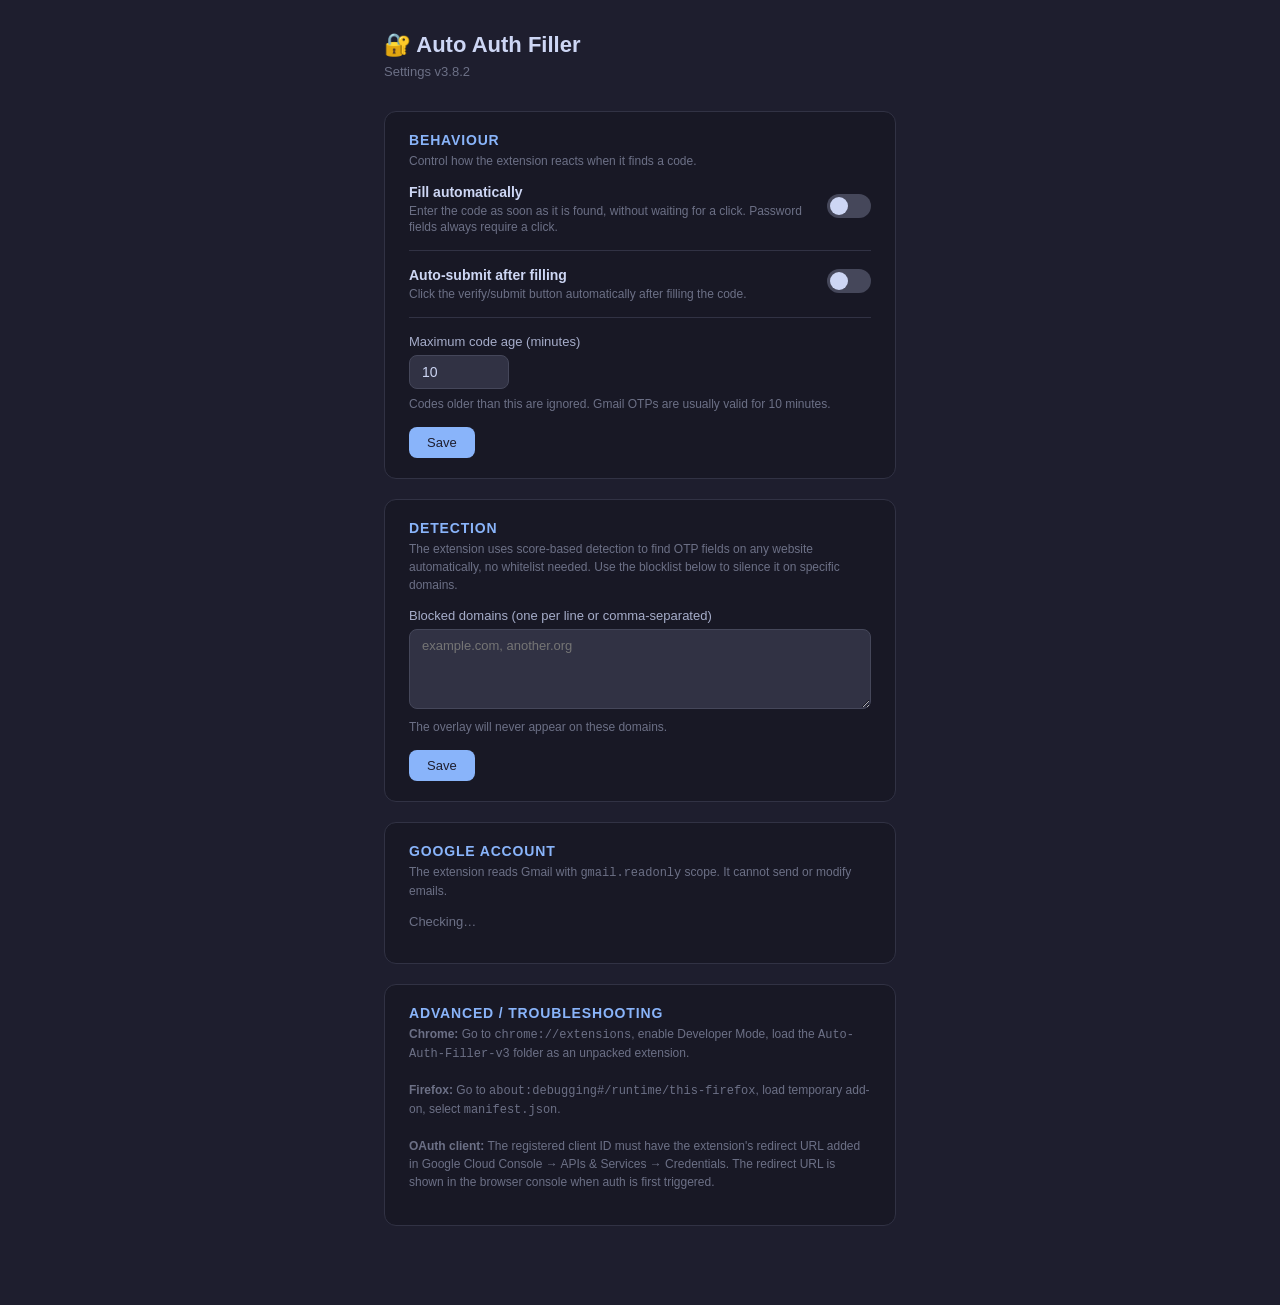
==== options.html @ 0e543ff4 "Stop watching once the sign-in has worked The code field disappearing is the signal. A site that rej" ====
<!DOCTYPE html>
<html lang="en">
<head>
  <meta charset="UTF-8" />
  <meta name="viewport" content="width=device-width, initial-scale=1.0" />
  <title>Auto Auth Filler Settings</title>
  <style>
    *, *::before, *::after { box-sizing: border-box; margin: 0; padding: 0; }

    body {
      background: #1e1e2e;
      color: #cdd6f4;
      font-family: -apple-system, BlinkMacSystemFont, "Segoe UI", Roboto, sans-serif;
      font-size: 14px;
      min-height: 100vh;
      padding: 32px 0 64px;
    }

    .page {
      max-width: 560px;
      margin: 0 auto;
      padding: 0 24px;
    }

    h1 {
      font-size: 22px;
      font-weight: 700;
      color: #cdd6f4;
      margin-bottom: 6px;
      display: flex;
      align-items: center;
      gap: 10px;
    }

    .subtitle {
      color: #6c7086;
      font-size: 13px;
      margin-bottom: 32px;
    }

    .card {
      background: #181825;
      border: 1px solid #313244;
      border-radius: 12px;
      padding: 20px 24px;
      margin-bottom: 20px;
    }

    .card h2 {
      font-size: 14px;
      font-weight: 600;
      color: #89b4fa;
      margin-bottom: 4px;
      text-transform: uppercase;
      letter-spacing: 0.06em;
    }

    .card p.desc {
      font-size: 12px;
      color: #6c7086;
      margin-bottom: 14px;
      line-height: 1.5;
    }

    label {
      display: block;
      font-size: 13px;
      color: #a6adca;
      margin-bottom: 6px;
    }

    input[type="number"],
    textarea {
      width: 100%;
      background: #313244;
      border: 1px solid #45475a;
      border-radius: 8px;
      color: #cdd6f4;
      font-family: inherit;
      font-size: 14px;
      padding: 8px 12px;
      outline: none;
      transition: border-color 0.15s;
    }

    input[type="number"]:focus,
    textarea:focus { border-color: #89b4fa; }

    input[type="number"] { width: 100px; }

    textarea {
      resize: vertical;
      min-height: 80px;
      font-size: 13px;
    }

    .toggle-row {
      display: flex;
      align-items: center;
      justify-content: space-between;
      gap: 16px;
    }

    .toggle-label { flex: 1; }
    .toggle-label strong { display: block; color: #cdd6f4; margin-bottom: 2px; }
    .toggle-label span { font-size: 12px; color: #6c7086; }

    /* Toggle switch */
    .toggle {
      position: relative;
      width: 44px;
      height: 24px;
      flex-shrink: 0;
    }
    .toggle input { opacity: 0; width: 0; height: 0; }
    .toggle-slider {
      position: absolute;
      inset: 0;
      background: #45475a;
      border-radius: 24px;
      cursor: pointer;
      transition: background 0.2s;
    }
    .toggle-slider::before {
      content: "";
      position: absolute;
      width: 18px; height: 18px;
      left: 3px; top: 3px;
      background: #cdd6f4;
      border-radius: 50%;
      transition: transform 0.2s;
    }
    .toggle input:checked + .toggle-slider { background: #89b4fa; }
    .toggle input:checked + .toggle-slider::before { transform: translateX(20px); }

    .btn-row {
      display: flex;
      align-items: center;
      gap: 12px;
      margin-top: 14px;
    }

    button {
      padding: 8px 18px;
      border: none;
      border-radius: 8px;
      font-family: inherit;
      font-size: 13px;
      font-weight: 500;
      cursor: pointer;
      transition: opacity 0.15s;
    }
    button:hover { opacity: 0.85; }
    button:active { opacity: 0.65; }

    .btn-primary { background: #89b4fa; color: #1e1e2e; }
    .btn-danger  { background: #f38ba8; color: #1e1e2e; }

    .feedback {
      font-size: 12px;
      color: #a6e3a1;
      opacity: 0;
      transition: opacity 0.3s;
    }
    .feedback.visible { opacity: 1; }

    .divider {
      border: none;
      border-top: 1px solid #313244;
      margin: 16px 0;
    }

    /* The hidden attribute is enforced by a user-agent rule, which any author
       "display" declaration outranks. Kept here so adding a display rule to a
       toggled element later cannot silently break hiding. */
    [hidden] { display: none !important; }
  </style>
</head>
<body>
  <div class="page">
    <h1>🔐 Auto Auth Filler</h1>
    <p class="subtitle">Settings v3.8.2</p>

    <!-- Behaviour -->
    <div class="card">
      <h2>Behaviour</h2>
      <p class="desc">Control how the extension reacts when it finds a code.</p>

      <div class="toggle-row">
        <div class="toggle-label">
          <strong>Fill automatically</strong>
          <span>Enter the code as soon as it is found, without waiting for a click. Password fields always require a click.</span>
        </div>
        <label class="toggle">
          <input type="checkbox" id="autoFill" />
          <span class="toggle-slider"></span>
        </label>
      </div>

      <hr class="divider" />

      <div class="toggle-row">
        <div class="toggle-label">
          <strong>Auto-submit after filling</strong>
          <span>Click the verify/submit button automatically after filling the code.</span>
        </div>
        <label class="toggle">
          <input type="checkbox" id="autoSubmit" />
          <span class="toggle-slider"></span>
        </label>
      </div>

      <hr class="divider" />

      <label for="maxAge">Maximum code age (minutes)</label>
      <input type="number" id="maxAge" min="1" max="60" value="10" />
      <p class="desc" style="margin-top:6px;margin-bottom:0">
        Codes older than this are ignored. Gmail OTPs are usually valid for 10 minutes.
      </p>

      <div class="btn-row">
        <button class="btn-primary" id="saveBehaviour">Save</button>
        <span class="feedback" id="behaviourFeedback">Saved ✓</span>
      </div>
    </div>

    <!-- Detection -->
    <div class="card">
      <h2>Detection</h2>
      <p class="desc">
        The extension uses score-based detection to find OTP fields on any website automatically,
        no whitelist needed. Use the blocklist below to silence it on specific domains.
      </p>

      <label for="blockedDomains">Blocked domains (one per line or comma-separated)</label>
      <textarea id="blockedDomains" placeholder="example.com, another.org"></textarea>
      <p class="desc" style="margin-top:6px;margin-bottom:0">
        The overlay will never appear on these domains.
      </p>

      <div class="btn-row">
        <button class="btn-primary" id="saveDetection">Save</button>
        <span class="feedback" id="detectionFeedback">Saved ✓</span>
      </div>
    </div>

    <!-- Account -->
    <div class="card">
      <h2>Google Account</h2>
      <p class="desc">The extension reads Gmail with <code>gmail.readonly</code> scope. It cannot send or modify emails.</p>

      <div id="account-status" style="color:#6c7086;font-size:13px;margin-bottom:14px">Checking…</div>

      <div class="btn-row">
        <button class="btn-primary" id="btnLogin" hidden>Sign in with Google</button>
        <button class="btn-danger" id="btnLogout" hidden>Sign out</button>
        <span class="feedback" id="accountFeedback"></span>
      </div>
    </div>

    <!-- Advanced -->
    <div class="card">
      <h2>Advanced / Troubleshooting</h2>
      <p class="desc">
        <strong>Chrome:</strong> Go to <code>chrome://extensions</code>, enable Developer Mode, load the
        <code>Auto-Auth-Filler-v3</code> folder as an unpacked extension.<br><br>
        <strong>Firefox:</strong> Go to <code>about:debugging#/runtime/this-firefox</code>, load temporary add-on,
        select <code>manifest.json</code>.<br><br>
        <strong>OAuth client:</strong> The registered client ID must have the extension's redirect URL added in
        Google Cloud Console → APIs &amp; Services → Credentials. The redirect URL is shown in the browser
        console when auth is first triggered.
      </p>
    </div>
  </div>

  <script src="options.js"></script>
</body>
</html>
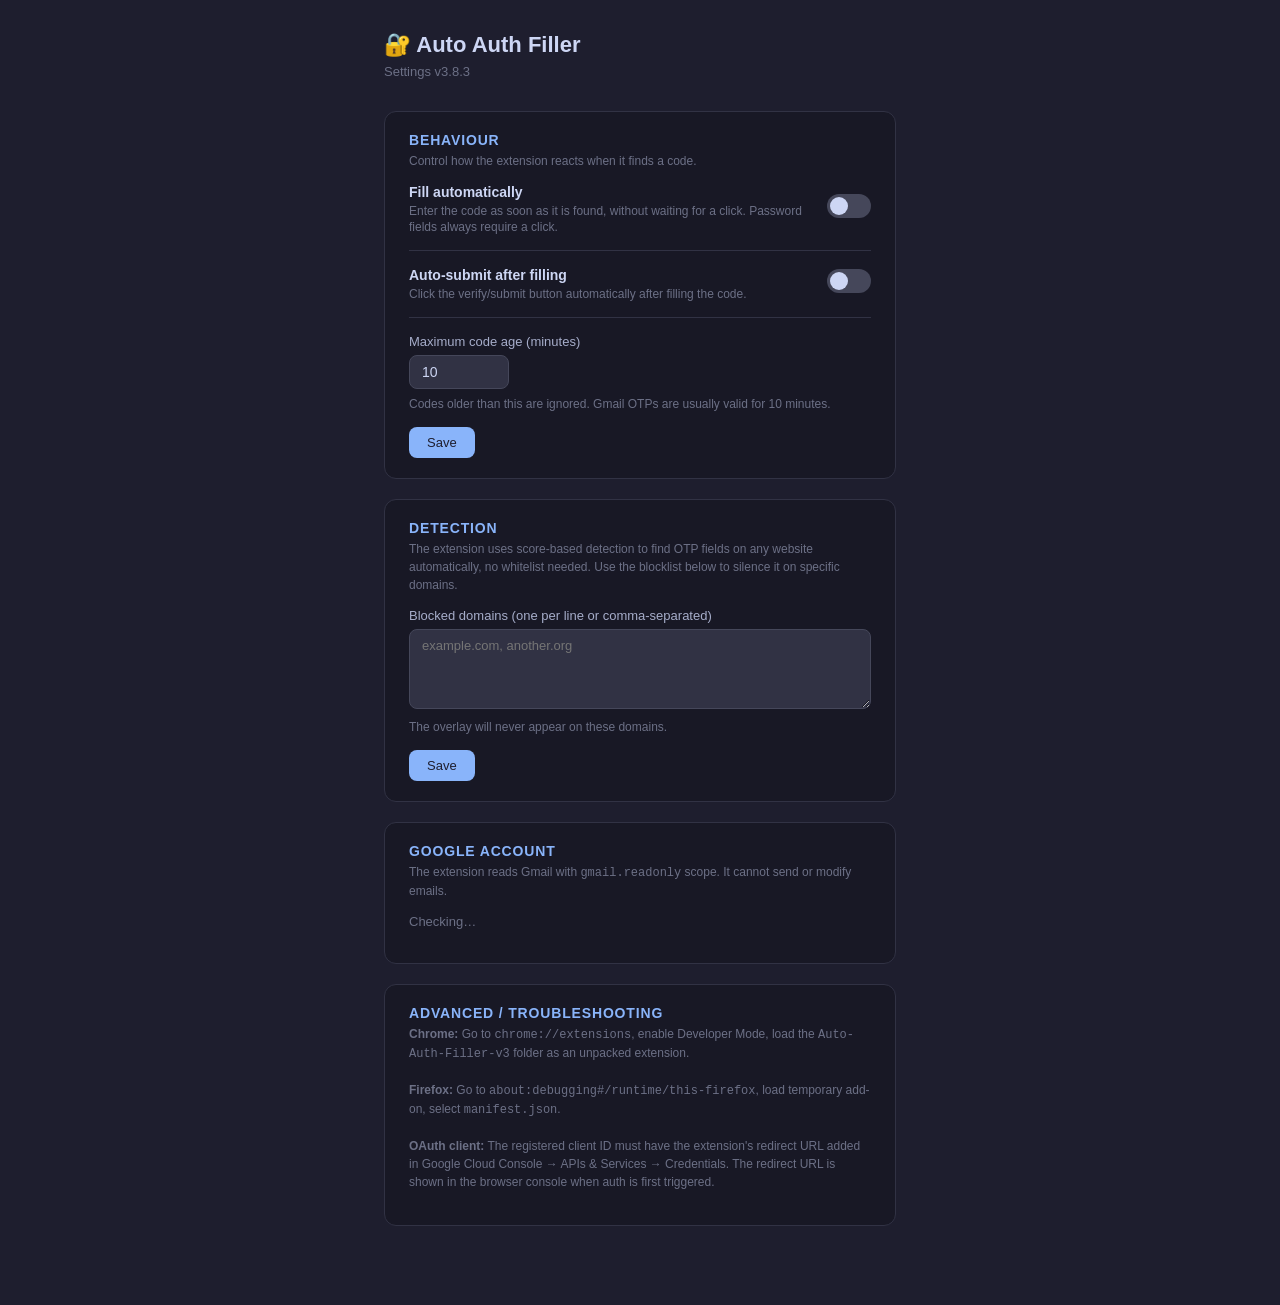
==== commit 1e750290: "Say why a lookup found nothing Mail that never arrived, mail with no code in it and a code that does" ====
--- a/options.html
+++ b/options.html
@@ -179,7 +179,7 @@
 <body>
   <div class="page">
     <h1>🔐 Auto Auth Filler</h1>
-    <p class="subtitle">Settings v3.8.2</p>
+    <p class="subtitle">Settings v3.8.3</p>
 
     <!-- Behaviour -->
     <div class="card">
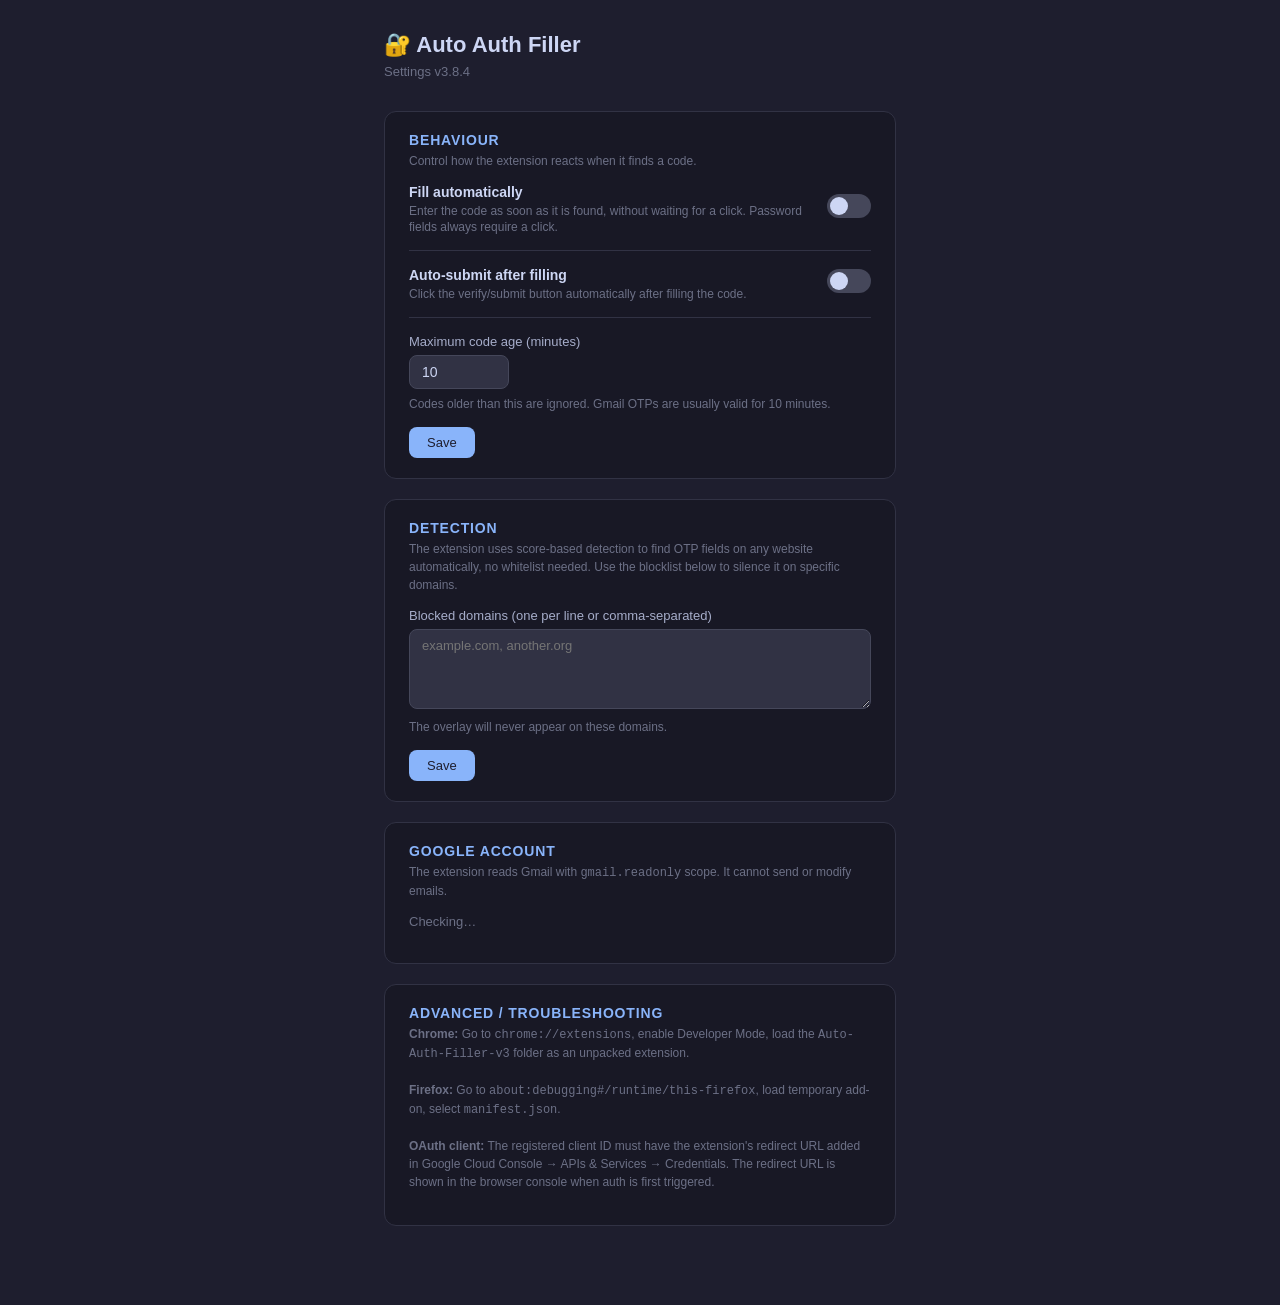
==== commit c1e0ec42: "Actually show which email the code came from The overlay set the subject, then the fill overwrote it" ====
--- a/options.html
+++ b/options.html
@@ -179,7 +179,7 @@
 <body>
   <div class="page">
     <h1>🔐 Auto Auth Filler</h1>
-    <p class="subtitle">Settings v3.8.3</p>
+    <p class="subtitle">Settings v3.8.4</p>
 
     <!-- Behaviour -->
     <div class="card">
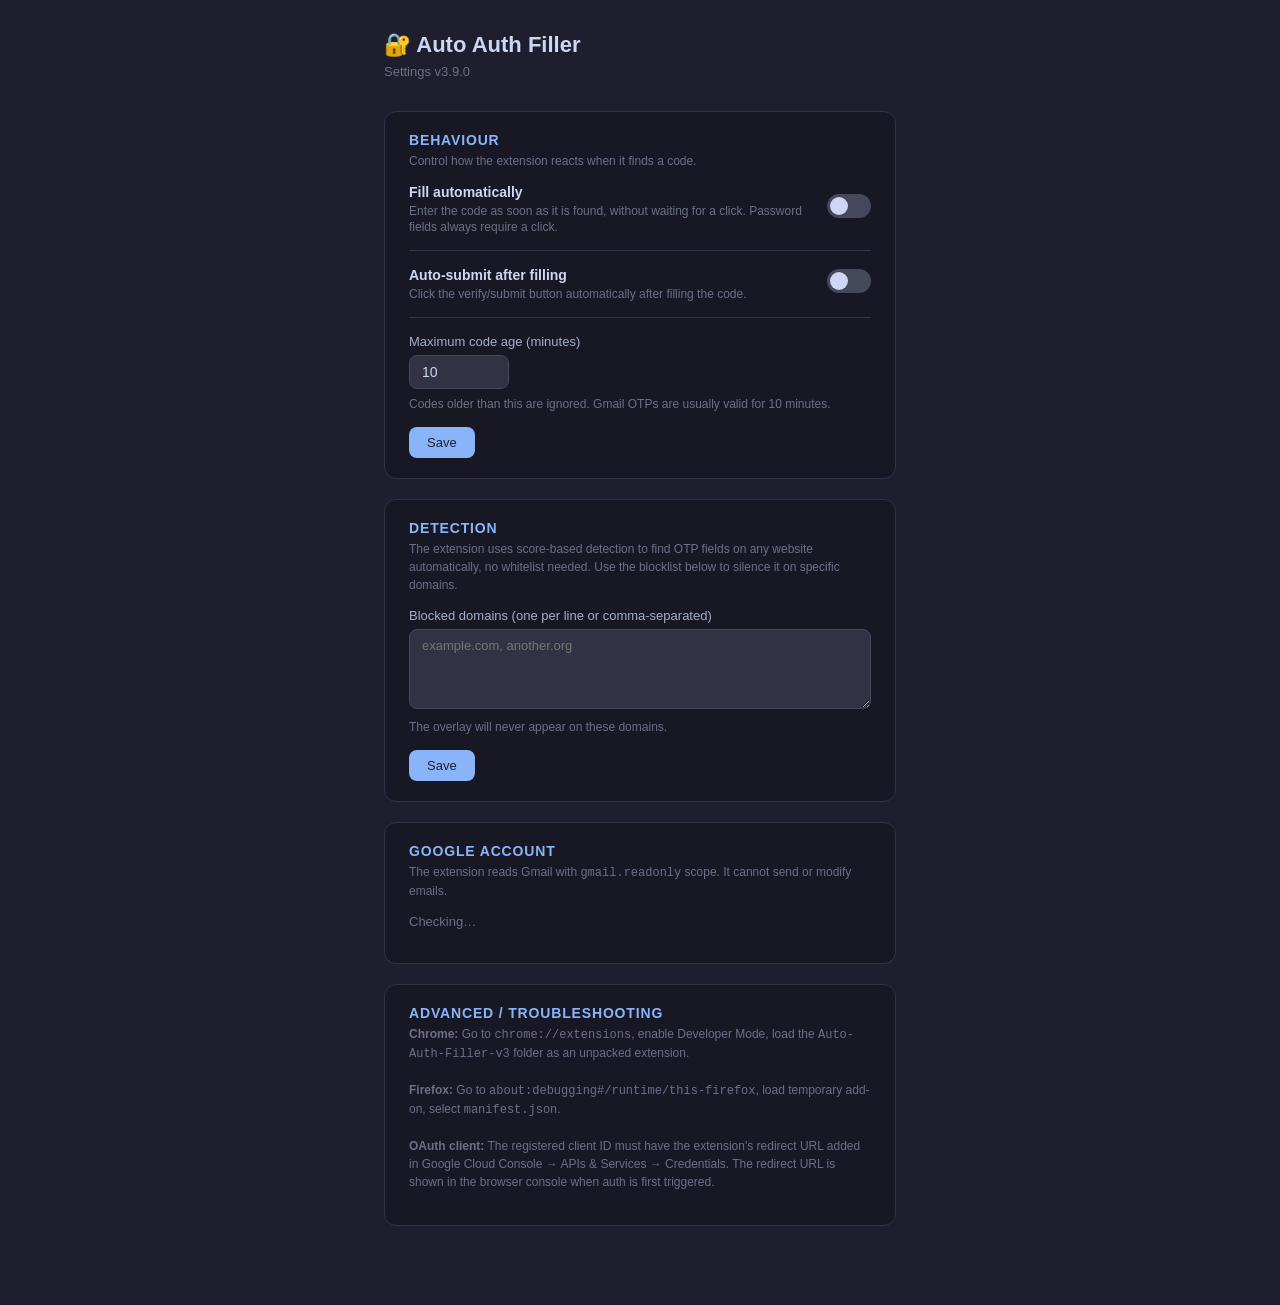
==== commit 2556ab9e: "Read hyphenated alphanumeric codes Slack sends BYF-4UI. Every capture class stopped at the hyphen, s" ====
--- a/options.html
+++ b/options.html
@@ -179,7 +179,7 @@
 <body>
   <div class="page">
     <h1>🔐 Auto Auth Filler</h1>
-    <p class="subtitle">Settings v3.8.4</p>
+    <p class="subtitle">Settings v3.9.0</p>
 
     <!-- Behaviour -->
     <div class="card">
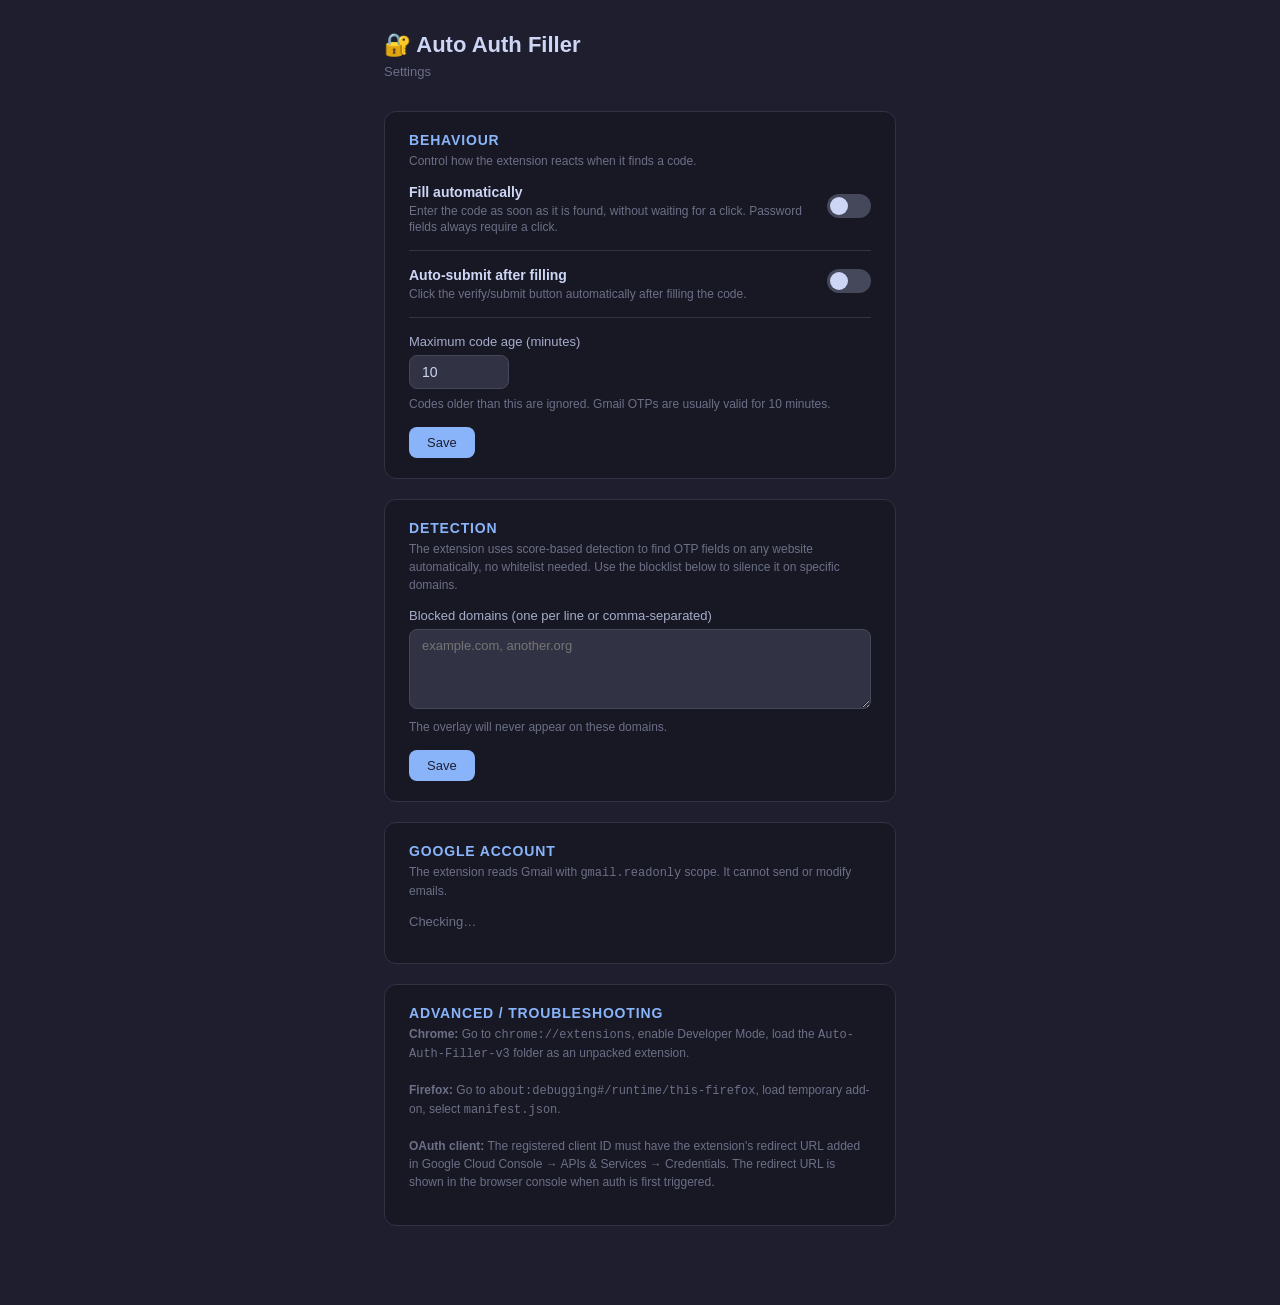
==== commit e8ee3c27: "Stop a short country-code ending counting as a brand name notion.so reduced to "notion" and "so". Th" ====
--- a/options.html
+++ b/options.html
@@ -179,7 +179,7 @@
 <body>
   <div class="page">
     <h1>🔐 Auto Auth Filler</h1>
-    <p class="subtitle">Settings v3.9.0</p>
+    <p class="subtitle" id="version">Settings</p>
 
     <!-- Behaviour -->
     <div class="card">
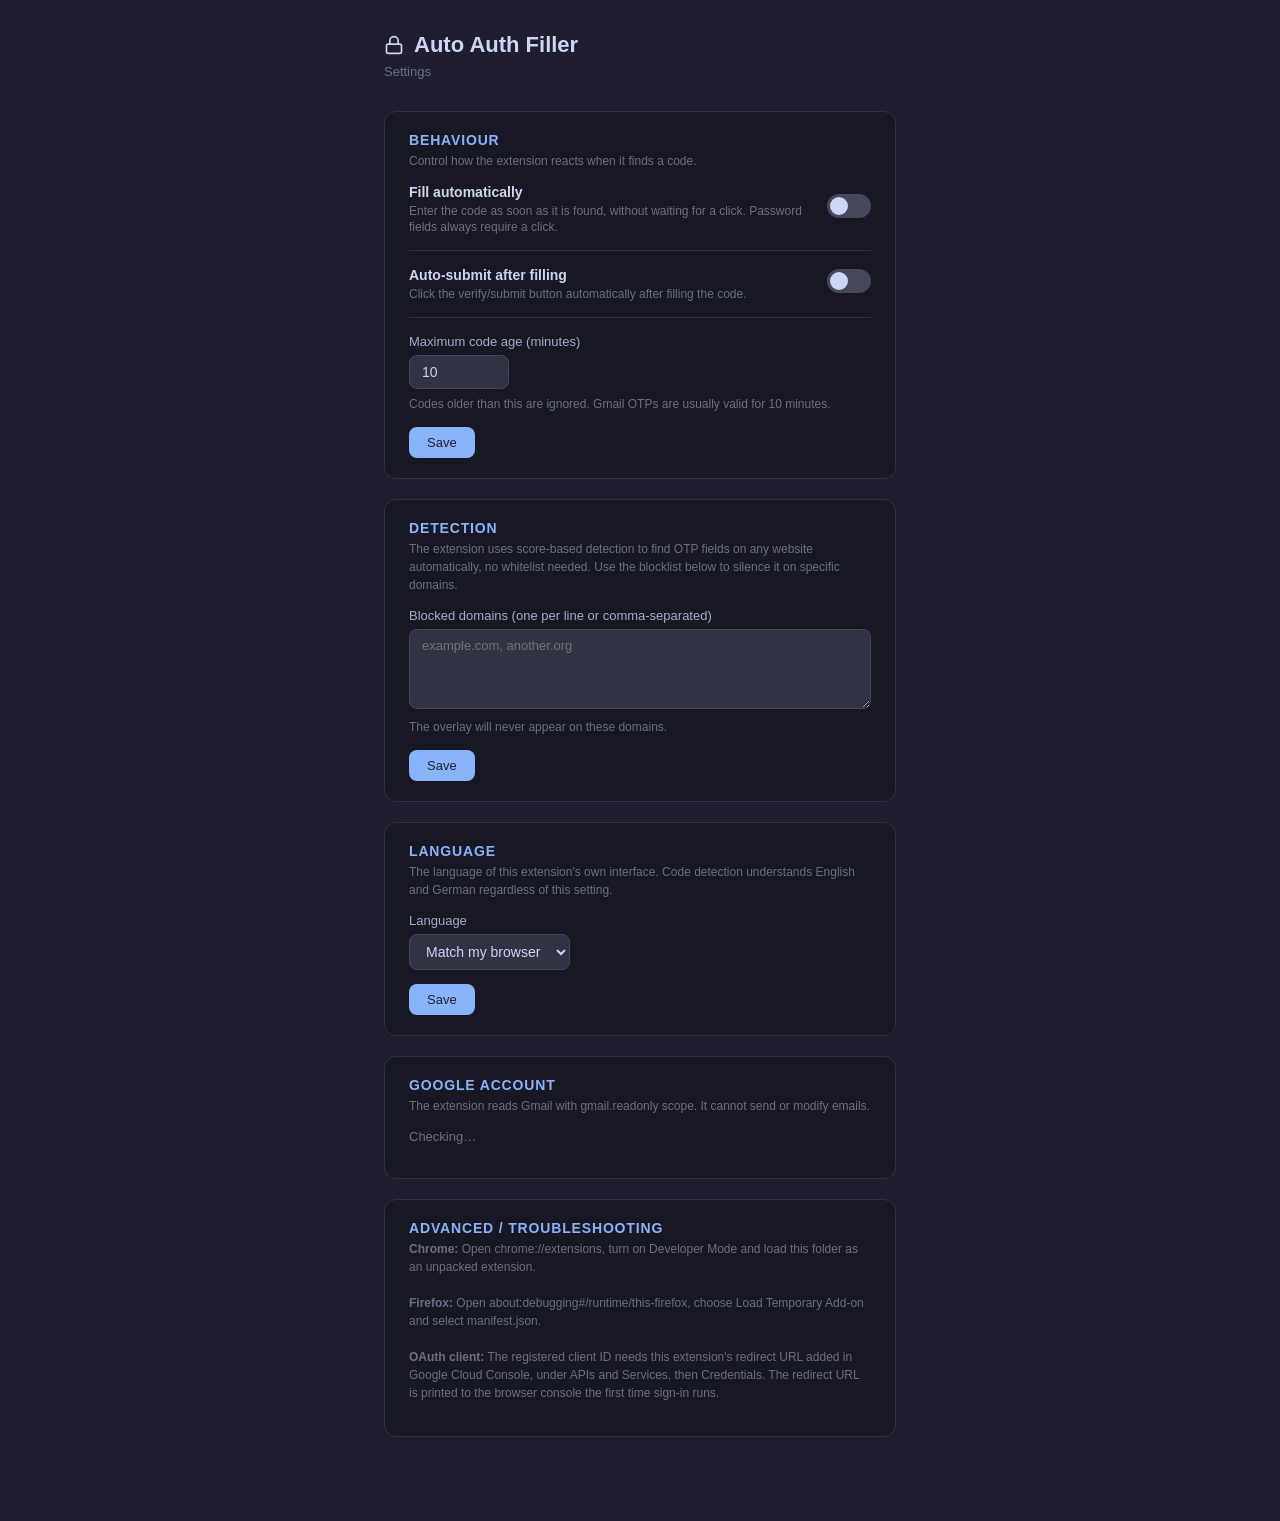
==== commit de8e6505: "Let the interface be switched between English and German The setting sits on the settings page and d" ====
--- a/options.html
+++ b/options.html
@@ -3,7 +3,7 @@
 <head>
   <meta charset="UTF-8" />
   <meta name="viewport" content="width=device-width, initial-scale=1.0" />
-  <title>Auto Auth Filler Settings</title>
+  <title data-i18n="opt.pageTitle">Auto Auth Filler Settings</title>
   <style>
     *, *::before, *::after { box-sizing: border-box; margin: 0; padding: 0; }
 
@@ -88,6 +88,18 @@
 
     input[type="number"] { width: 100px; }
 
+    select {
+      background: #313244;
+      border: 1px solid #45475a;
+      border-radius: 8px;
+      color: #cdd6f4;
+      font-family: inherit;
+      font-size: 14px;
+      padding: 8px 12px;
+      outline: none;
+    }
+    select:focus { border-color: #89b4fa; }
+
     textarea {
       resize: vertical;
       min-height: 80px;
@@ -178,18 +190,18 @@
 </head>
 <body>
   <div class="page">
-    <h1>🔐 Auto Auth Filler</h1>
+    <h1><span aria-hidden="true"><svg viewBox="0 0 24 24" width="20" height="20" fill="none" stroke="currentColor" stroke-width="2" stroke-linecap="round" stroke-linejoin="round" focusable="false" style="vertical-align:-3px"><rect x="3" y="11" width="18" height="11" rx="2"/><path d="M7 11V7a5 5 0 0 1 10 0v4"/></svg></span> <span data-i18n="opt.heading">Auto Auth Filler</span></h1>
     <p class="subtitle" id="version">Settings</p>
 
     <!-- Behaviour -->
     <div class="card">
-      <h2>Behaviour</h2>
-      <p class="desc">Control how the extension reacts when it finds a code.</p>
+      <h2 data-i18n="opt.behaviour">Behaviour</h2>
+      <p class="desc" data-i18n="opt.behaviourHint">Control how the extension reacts when it finds a code.</p>
 
       <div class="toggle-row">
         <div class="toggle-label">
-          <strong>Fill automatically</strong>
-          <span>Enter the code as soon as it is found, without waiting for a click. Password fields always require a click.</span>
+          <strong data-i18n="opt.autoFill">Fill automatically</strong>
+          <span data-i18n="opt.autoFillHint">Enter the code as soon as it is found, without waiting for a click. Password fields always require a click.</span>
         </div>
         <label class="toggle">
           <input type="checkbox" id="autoFill" />
@@ -201,8 +213,8 @@
 
       <div class="toggle-row">
         <div class="toggle-label">
-          <strong>Auto-submit after filling</strong>
-          <span>Click the verify/submit button automatically after filling the code.</span>
+          <strong data-i18n="opt.autoSubmit">Auto-submit after filling</strong>
+          <span data-i18n="opt.autoSubmitHint">Click the verify/submit button automatically after filling the code.</span>
         </div>
         <label class="toggle">
           <input type="checkbox" id="autoSubmit" />
@@ -212,67 +224,78 @@
 
       <hr class="divider" />
 
-      <label for="maxAge">Maximum code age (minutes)</label>
+      <label for="maxAge" data-i18n="opt.maxAge">Maximum code age (minutes)</label>
       <input type="number" id="maxAge" min="1" max="60" value="10" />
-      <p class="desc" style="margin-top:6px;margin-bottom:0">
-        Codes older than this are ignored. Gmail OTPs are usually valid for 10 minutes.
+      <p class="desc" style="margin-top:6px;margin-bottom:0" data-i18n="opt.maxAgeHint">Codes older than this are ignored. Gmail OTPs are usually valid for 10 minutes.</p>
+
+      <div class="btn-row">
+        <button class="btn-primary" id="saveBehaviour" data-i18n="opt.save">Save</button>
+        <span class="feedback" id="behaviourFeedback" data-i18n="opt.saved">Saved</span>
+      </div>
+    </div>
+
+    <!-- Detection -->
+    <div class="card">
+      <h2 data-i18n="opt.detection">Detection</h2>
+      <p class="desc" data-i18n="opt.detectionHint">The extension uses score-based detection to find OTP fields on any website automatically, no whitelist needed. Use the blocklist below to silence it on specific domains.</p>
+
+      <label for="blockedDomains" data-i18n="opt.blocked">Blocked domains (one per line or comma-separated)</label>
+      <textarea id="blockedDomains" placeholder="example.com, another.org"></textarea>
+      <p class="desc" style="margin-top:6px;margin-bottom:0" data-i18n="opt.blockedHint">The overlay will never appear on these domains.</p>
+
+      <div class="btn-row">
+        <button class="btn-primary" id="saveDetection" data-i18n="opt.save">Save</button>
+        <span class="feedback" id="detectionFeedback" data-i18n="opt.saved">Saved</span>
+      </div>
+    </div>
+
+    <!-- Language -->
+    <div class="card">
+      <h2 data-i18n="opt.language">Language</h2>
+      <p class="desc" data-i18n="opt.languageHint">The language of this extension's own interface. Code detection understands English and German regardless of this setting.</p>
+
+      <label for="uiLanguage" data-i18n="opt.language">Language</label>
+      <select id="uiLanguage">
+        <option value="auto" data-i18n="opt.languageAuto">Match my browser</option>
+        <option value="en">English</option>
+        <option value="de">Deutsch</option>
+      </select>
+
+      <div class="btn-row">
+        <button class="btn-primary" id="saveLanguage" data-i18n="opt.save">Save</button>
+        <span class="feedback" id="languageFeedback" data-i18n="opt.saved">Saved</span>
+      </div>
+    </div>
+
+    <!-- Account -->
+    <div class="card">
+      <h2 data-i18n="opt.account">Google Account</h2>
+      <p class="desc" data-i18n="opt.accountHint">The extension reads Gmail with gmail.readonly scope. It cannot send or modify emails.</p>
+
+      <div id="account-status" style="color:#6c7086;font-size:13px;margin-bottom:14px" data-i18n="opt.accountChecking">Checking…</div>
+
+      <div class="btn-row">
+        <button class="btn-primary" id="btnLogin" hidden data-i18n="opt.signIn">Sign in with Google</button>
+        <button class="btn-danger" id="btnLogout" hidden data-i18n="opt.signOut">Sign out</button>
+        <span class="feedback" id="accountFeedback"></span>
+      </div>
+    </div>
+
+    <!-- Advanced -->
+    <div class="card">
+      <h2 data-i18n="opt.advanced">Advanced / Troubleshooting</h2>
+      <p class="desc">
+        <strong data-i18n="opt.advChrome">Chrome:</strong>
+        <span data-i18n="opt.advChromeText">Open chrome://extensions, turn on Developer Mode and load this folder as an unpacked extension.</span><br><br>
+        <strong data-i18n="opt.advFirefox">Firefox:</strong>
+        <span data-i18n="opt.advFirefoxText">Open about:debugging#/runtime/this-firefox, choose Load Temporary Add-on and select manifest.json.</span><br><br>
+        <strong data-i18n="opt.advOAuth">OAuth client:</strong>
+        <span data-i18n="opt.advOAuthText">The registered client ID needs this extension's redirect URL added in Google Cloud Console, under APIs and Services, then Credentials. The redirect URL is printed to the browser console the first time sign-in runs.</span>
       </p>
-
-      <div class="btn-row">
-        <button class="btn-primary" id="saveBehaviour">Save</button>
-        <span class="feedback" id="behaviourFeedback">Saved ✓</span>
-      </div>
-    </div>
-
-    <!-- Detection -->
-    <div class="card">
-      <h2>Detection</h2>
-      <p class="desc">
-        The extension uses score-based detection to find OTP fields on any website automatically,
-        no whitelist needed. Use the blocklist below to silence it on specific domains.
-      </p>
-
-      <label for="blockedDomains">Blocked domains (one per line or comma-separated)</label>
-      <textarea id="blockedDomains" placeholder="example.com, another.org"></textarea>
-      <p class="desc" style="margin-top:6px;margin-bottom:0">
-        The overlay will never appear on these domains.
-      </p>
-
-      <div class="btn-row">
-        <button class="btn-primary" id="saveDetection">Save</button>
-        <span class="feedback" id="detectionFeedback">Saved ✓</span>
-      </div>
-    </div>
-
-    <!-- Account -->
-    <div class="card">
-      <h2>Google Account</h2>
-      <p class="desc">The extension reads Gmail with <code>gmail.readonly</code> scope. It cannot send or modify emails.</p>
-
-      <div id="account-status" style="color:#6c7086;font-size:13px;margin-bottom:14px">Checking…</div>
-
-      <div class="btn-row">
-        <button class="btn-primary" id="btnLogin" hidden>Sign in with Google</button>
-        <button class="btn-danger" id="btnLogout" hidden>Sign out</button>
-        <span class="feedback" id="accountFeedback"></span>
-      </div>
-    </div>
-
-    <!-- Advanced -->
-    <div class="card">
-      <h2>Advanced / Troubleshooting</h2>
-      <p class="desc">
-        <strong>Chrome:</strong> Go to <code>chrome://extensions</code>, enable Developer Mode, load the
-        <code>Auto-Auth-Filler-v3</code> folder as an unpacked extension.<br><br>
-        <strong>Firefox:</strong> Go to <code>about:debugging#/runtime/this-firefox</code>, load temporary add-on,
-        select <code>manifest.json</code>.<br><br>
-        <strong>OAuth client:</strong> The registered client ID must have the extension's redirect URL added in
-        Google Cloud Console → APIs &amp; Services → Credentials. The redirect URL is shown in the browser
-        console when auth is first triggered.
-      </p>
     </div>
   </div>
 
+  <script src="i18n.js"></script>
   <script src="options.js"></script>
 </body>
 </html>
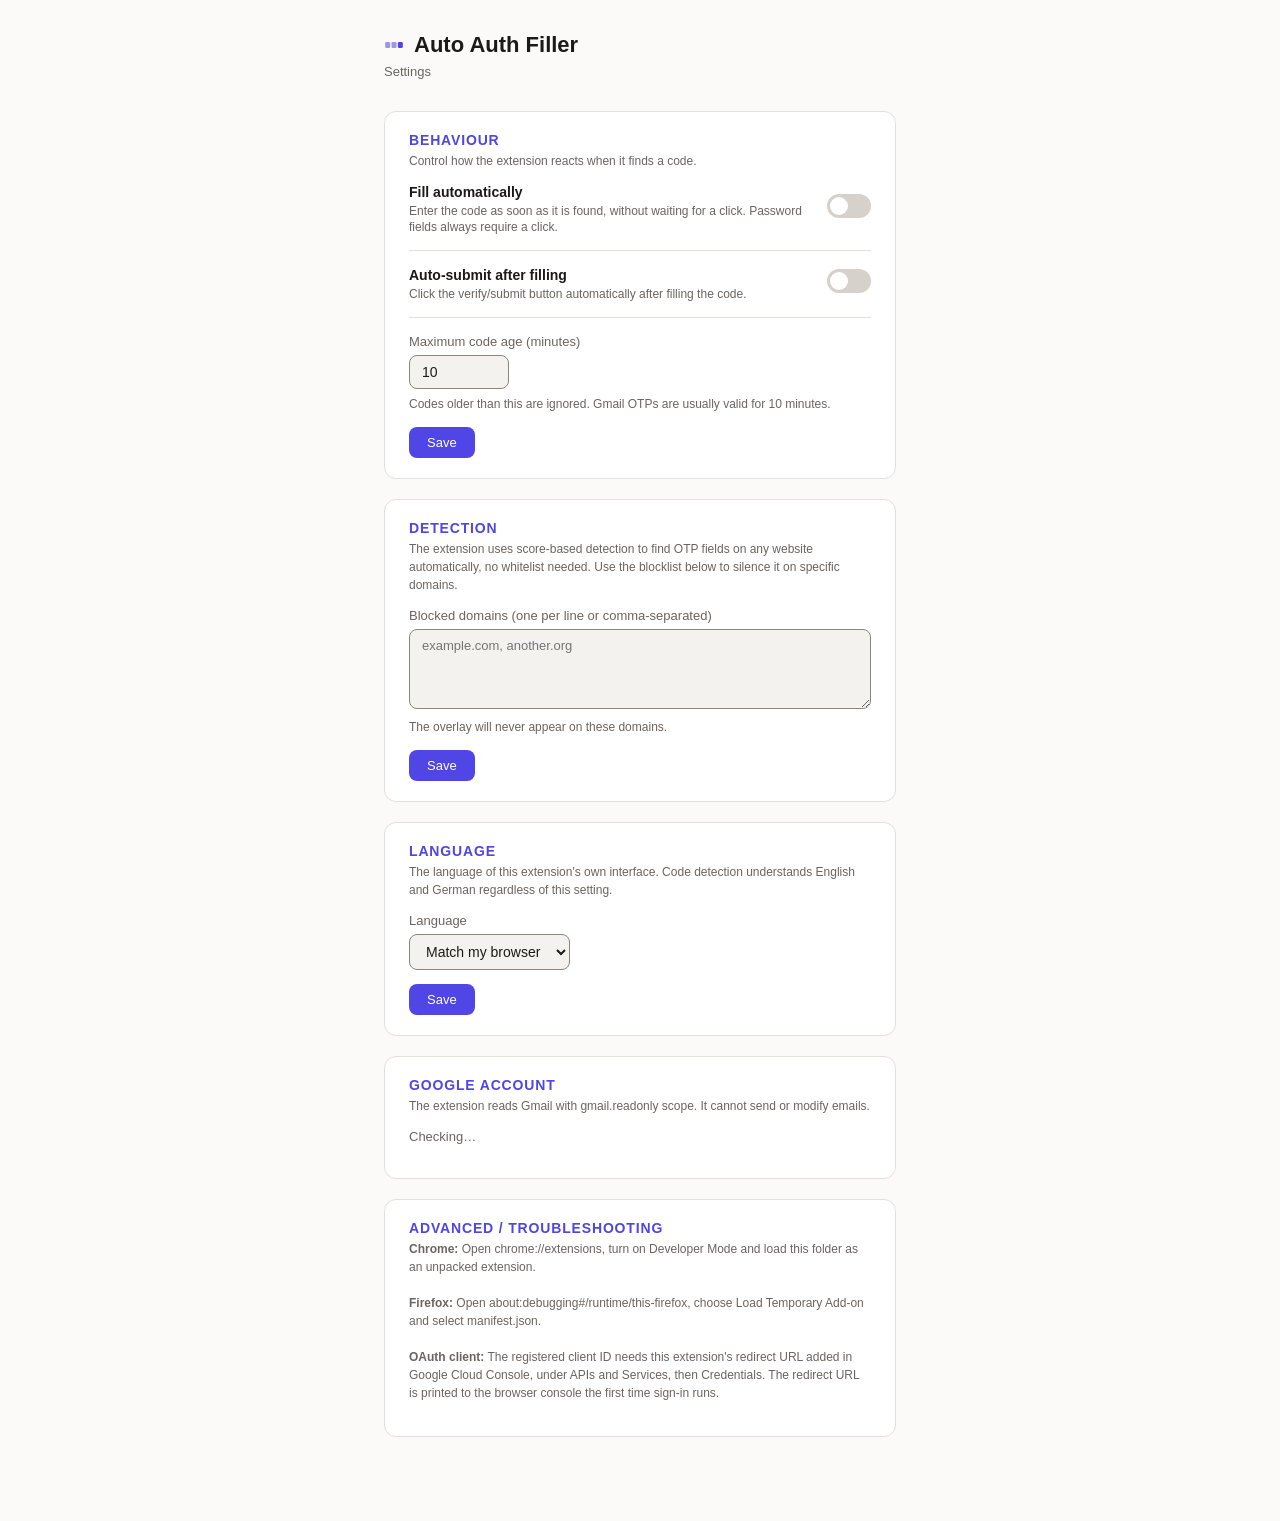
==== commit 85af1306: "Give the extension a light theme and one shared palette The popup and the options page were dark onl" ====
--- a/options.html
+++ b/options.html
@@ -5,11 +5,49 @@
   <meta name="viewport" content="width=device-width, initial-scale=1.0" />
   <title data-i18n="opt.pageTitle">Auto Auth Filler Settings</title>
   <style>
+    :root {
+      --bg: #fbfaf9;
+      --surface: #ffffff;
+      --raised: #f4f2ef;
+      --border: #e4e0db;
+      --border-strong: #d6d1ca;
+      --field-border: #8d867e;
+      --text: #1c1a17;
+      --muted: #6b6560;
+      --accent: #4f46e5;
+      --accent-strong: #4338ca;
+      --on-accent: #ffffff;
+      --knob: #ffffff;
+      --ok: #157a3a;
+      --warn: #b4232a;
+      --radius: 10px;
+      --radius-sm: 7px;
+    }
+
+    @media (prefers-color-scheme: dark) {
+      :root {
+        --bg: #141317;
+        --surface: #1c1a21;
+        --raised: #26232d;
+        --border: #35313d;
+        --border-strong: #443f50;
+        --field-border: #6b6577;
+        --text: #ece9f0;
+        --muted: #a39eae;
+        --accent: #8b86ff;
+        --accent-strong: #a5a1ff;
+        --on-accent: #15131c;
+        --knob: #f1eef5;
+        --ok: #56d98a;
+        --warn: #ff8d9b;
+      }
+    }
+
     *, *::before, *::after { box-sizing: border-box; margin: 0; padding: 0; }
 
     body {
-      background: #1e1e2e;
-      color: #cdd6f4;
+      background: var(--bg);
+      color: var(--text);
       font-family: -apple-system, BlinkMacSystemFont, "Segoe UI", Roboto, sans-serif;
       font-size: 14px;
       min-height: 100vh;
@@ -25,7 +63,7 @@
     h1 {
       font-size: 22px;
       font-weight: 700;
-      color: #cdd6f4;
+      color: var(--text);
       margin-bottom: 6px;
       display: flex;
       align-items: center;
@@ -33,14 +71,14 @@
     }
 
     .subtitle {
-      color: #6c7086;
+      color: var(--muted);
       font-size: 13px;
       margin-bottom: 32px;
     }
 
     .card {
-      background: #181825;
-      border: 1px solid #313244;
+      background: var(--surface);
+      border: 1px solid var(--border);
       border-radius: 12px;
       padding: 20px 24px;
       margin-bottom: 20px;
@@ -49,7 +87,7 @@
     .card h2 {
       font-size: 14px;
       font-weight: 600;
-      color: #89b4fa;
+      color: var(--accent);
       margin-bottom: 4px;
       text-transform: uppercase;
       letter-spacing: 0.06em;
@@ -57,7 +95,7 @@
 
     .card p.desc {
       font-size: 12px;
-      color: #6c7086;
+      color: var(--muted);
       margin-bottom: 14px;
       line-height: 1.5;
     }
@@ -65,17 +103,17 @@
     label {
       display: block;
       font-size: 13px;
-      color: #a6adca;
+      color: var(--muted);
       margin-bottom: 6px;
     }
 
     input[type="number"],
     textarea {
       width: 100%;
-      background: #313244;
-      border: 1px solid #45475a;
+      background: var(--raised);
+      border: 1px solid var(--field-border);
       border-radius: 8px;
-      color: #cdd6f4;
+      color: var(--text);
       font-family: inherit;
       font-size: 14px;
       padding: 8px 12px;
@@ -84,21 +122,21 @@
     }
 
     input[type="number"]:focus,
-    textarea:focus { border-color: #89b4fa; }
+    textarea:focus { border-color: var(--accent); }
 
     input[type="number"] { width: 100px; }
 
     select {
-      background: #313244;
-      border: 1px solid #45475a;
+      background: var(--raised);
+      border: 1px solid var(--field-border);
       border-radius: 8px;
-      color: #cdd6f4;
+      color: var(--text);
       font-family: inherit;
       font-size: 14px;
       padding: 8px 12px;
       outline: none;
     }
-    select:focus { border-color: #89b4fa; }
+    select:focus { border-color: var(--accent); }
 
     textarea {
       resize: vertical;
@@ -114,8 +152,8 @@
     }
 
     .toggle-label { flex: 1; }
-    .toggle-label strong { display: block; color: #cdd6f4; margin-bottom: 2px; }
-    .toggle-label span { font-size: 12px; color: #6c7086; }
+    .toggle-label strong { display: block; color: var(--text); margin-bottom: 2px; }
+    .toggle-label span { font-size: 12px; color: var(--muted); }
 
     /* Toggle switch */
     .toggle {
@@ -128,7 +166,7 @@
     .toggle-slider {
       position: absolute;
       inset: 0;
-      background: #45475a;
+      background: var(--border-strong);
       border-radius: 24px;
       cursor: pointer;
       transition: background 0.2s;
@@ -138,11 +176,11 @@
       position: absolute;
       width: 18px; height: 18px;
       left: 3px; top: 3px;
-      background: #cdd6f4;
+      background: var(--knob);
       border-radius: 50%;
       transition: transform 0.2s;
     }
-    .toggle input:checked + .toggle-slider { background: #89b4fa; }
+    .toggle input:checked + .toggle-slider { background: var(--accent); }
     .toggle input:checked + .toggle-slider::before { transform: translateX(20px); }
 
     .btn-row {
@@ -165,12 +203,12 @@
     button:hover { opacity: 0.85; }
     button:active { opacity: 0.65; }
 
-    .btn-primary { background: #89b4fa; color: #1e1e2e; }
-    .btn-danger  { background: #f38ba8; color: #1e1e2e; }
+    .btn-primary { background: var(--accent); color: var(--on-accent); }
+    .btn-danger  { background: var(--warn); color: var(--on-accent); }
 
     .feedback {
       font-size: 12px;
-      color: #a6e3a1;
+      color: var(--ok);
       opacity: 0;
       transition: opacity 0.3s;
     }
@@ -178,7 +216,7 @@
 
     .divider {
       border: none;
-      border-top: 1px solid #313244;
+      border-top: 1px solid var(--border);
       margin: 16px 0;
     }
 
@@ -190,7 +228,7 @@
 </head>
 <body>
   <div class="page">
-    <h1><span aria-hidden="true"><svg viewBox="0 0 24 24" width="20" height="20" fill="none" stroke="currentColor" stroke-width="2" stroke-linecap="round" stroke-linejoin="round" focusable="false" style="vertical-align:-3px"><rect x="3" y="11" width="18" height="11" rx="2"/><path d="M7 11V7a5 5 0 0 1 10 0v4"/></svg></span> <span data-i18n="opt.heading">Auto Auth Filler</span></h1>
+    <h1><span aria-hidden="true"><svg viewBox="0 0 24 24" width="20" height="20" fill="currentColor" focusable="false" style="vertical-align:-3px;color:var(--accent)"><rect x="1.4" y="8.5" width="6" height="7" rx="1.5" opacity=".55"/><rect x="9" y="8.5" width="6" height="7" rx="1.5" opacity=".55"/><rect x="16.6" y="8.5" width="6" height="7" rx="1.5"/></svg></span> <span data-i18n="opt.heading">Auto Auth Filler</span></h1>
     <p class="subtitle" id="version">Settings</p>
 
     <!-- Behaviour -->
@@ -272,7 +310,7 @@
       <h2 data-i18n="opt.account">Google Account</h2>
       <p class="desc" data-i18n="opt.accountHint">The extension reads Gmail with gmail.readonly scope. It cannot send or modify emails.</p>
 
-      <div id="account-status" style="color:#6c7086;font-size:13px;margin-bottom:14px" data-i18n="opt.accountChecking">Checking…</div>
+      <div id="account-status" style="color:var(--muted);font-size:13px;margin-bottom:14px" data-i18n="opt.accountChecking">Checking…</div>
 
       <div class="btn-row">
         <button class="btn-primary" id="btnLogin" hidden data-i18n="opt.signIn">Sign in with Google</button>
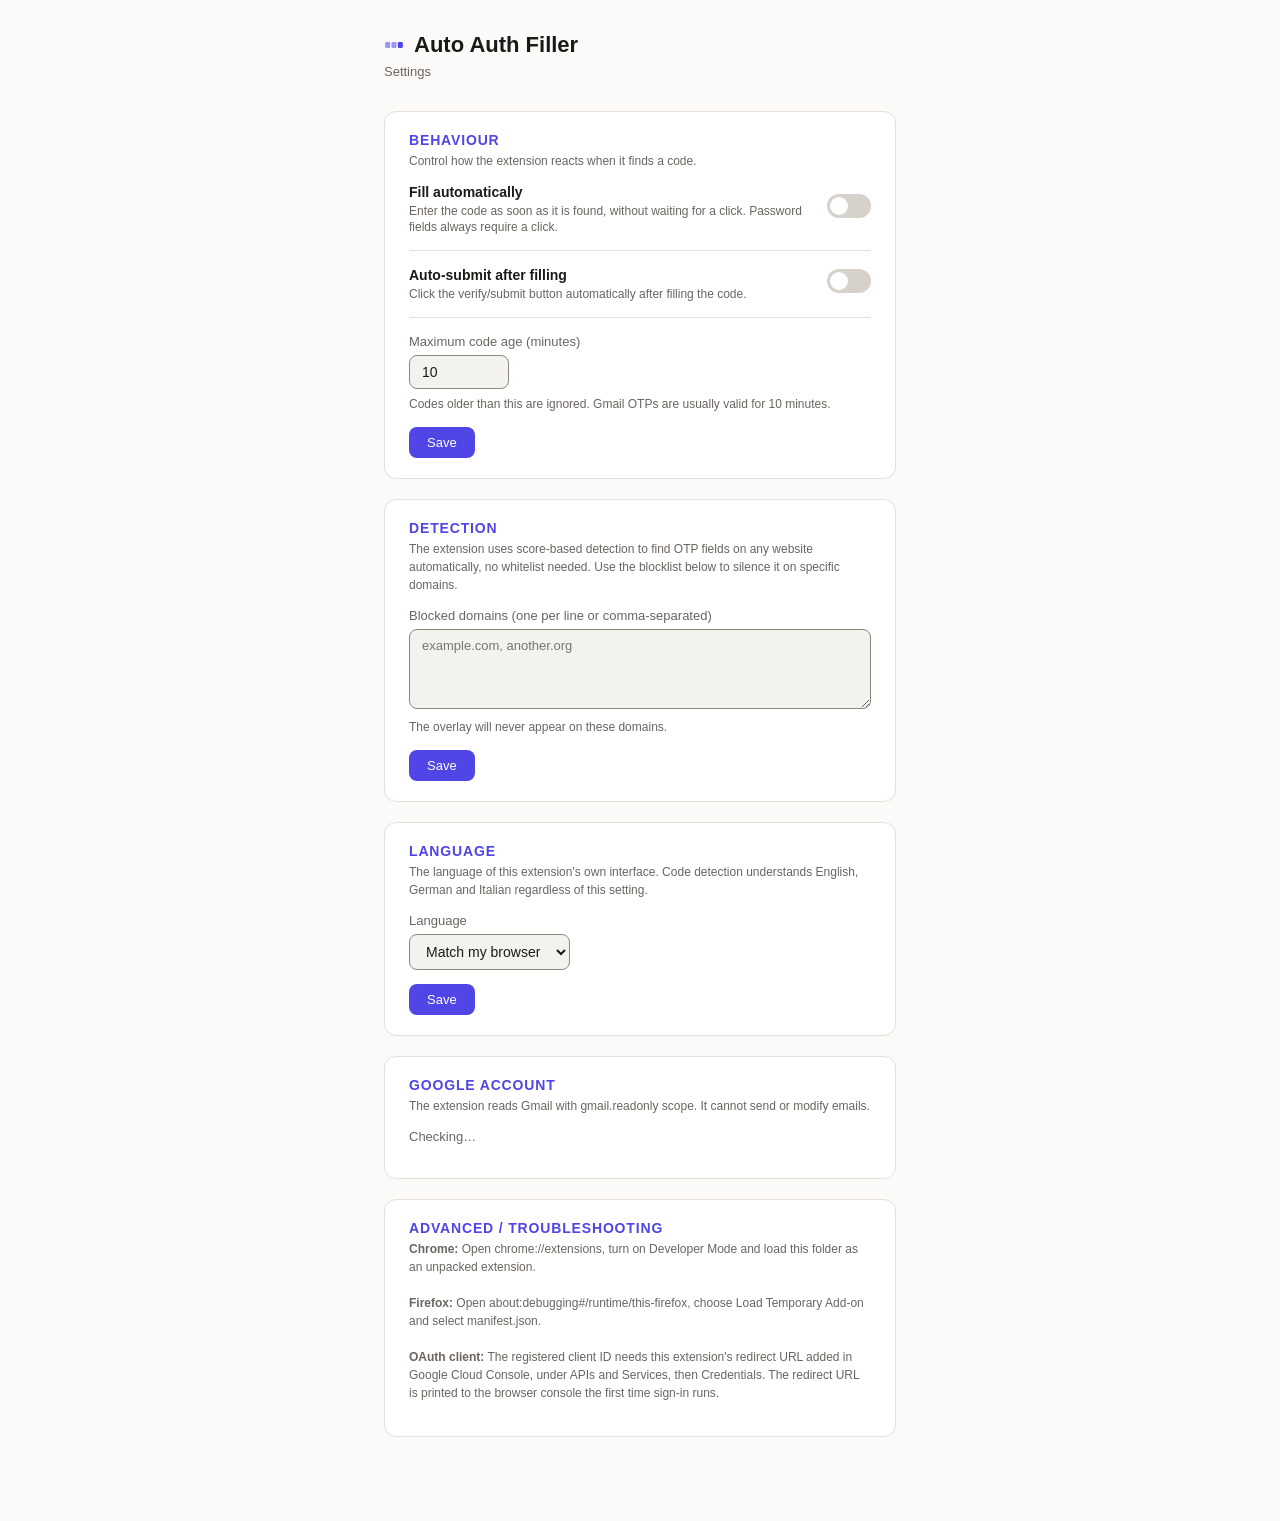
==== commit 6c7a1cd4: "Add Italian, sign-in links and a bug report Italian, in the interface and in the detection. The inte" ====
--- a/options.html
+++ b/options.html
@@ -297,6 +297,7 @@
         <option value="auto" data-i18n="opt.languageAuto">Match my browser</option>
         <option value="en">English</option>
         <option value="de">Deutsch</option>
+        <option value="it">Italiano</option>
       </select>
 
       <div class="btn-row">
